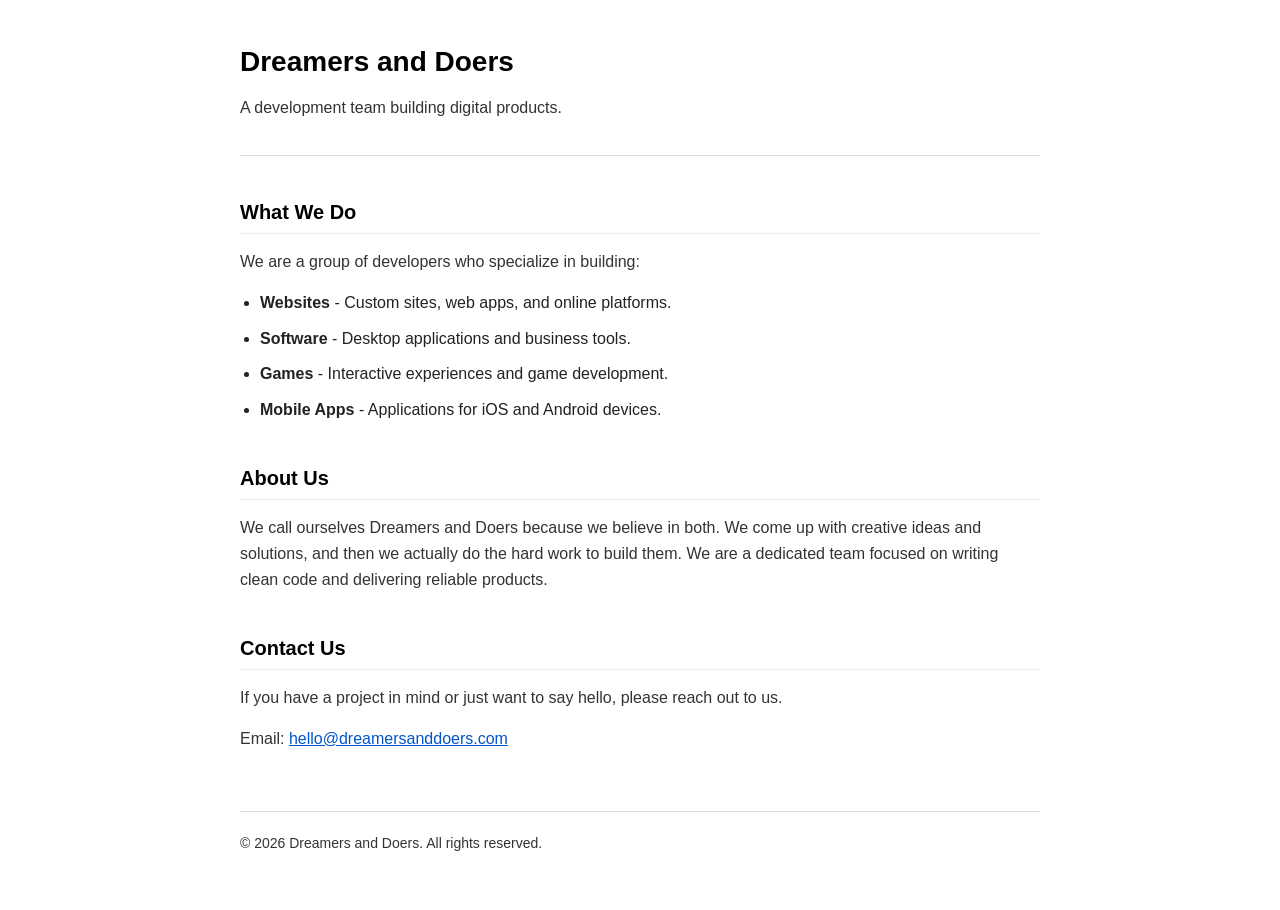
==== index.html @ 27cded49 "commit" ====
<!DOCTYPE html>
<html lang="en">
<head>
<meta charset="UTF-8">
<meta name="viewport" content="width=device-width, initial-scale=1.0">
<title>Dreamers and Doers</title>
<style>
  body {
    font-family: Arial, Helvetica, sans-serif;
    background-color: #ffffff;
    color: #222222;
    line-height: 1.6;
    margin: 0;
    padding: 0;
  }

  .container {
    max-width: 800px;
    margin: 0 auto;
    padding: 40px 20px;
  }

  header {
    border-bottom: 1px solid #dddddd;
    padding-bottom: 20px;
    margin-bottom: 40px;
  }

  h1 {
    font-size: 28px;
    margin: 0 0 10px 0;
    color: #000000;
  }

  h2 {
    font-size: 20px;
    margin-top: 40px;
    margin-bottom: 15px;
    color: #000000;
    border-bottom: 1px solid #eeeeee;
    padding-bottom: 5px;
  }

  p {
    margin: 0 0 15px 0;
    color: #333333;
  }

  ul {
    margin: 0 0 20px 20px;
    padding: 0;
  }

  li {
    margin-bottom: 10px;
  }

  a {
    color: #0055cc;
    text-decoration: underline;
  }

  a:hover {
    color: #003388;
  }

  footer {
    margin-top: 60px;
    padding-top: 20px;
    border-top: 1px solid #dddddd;
    font-size: 14px;
    color: #666666;
  }
</style>
</head>
<body>

<div class="container">

  <header>
    <h1>Dreamers and Doers</h1>
    <p>A development team building digital products.</p>
  </header>

  <main>
    <h2>What We Do</h2>
    <p>We are a group of developers who specialize in building:</p>
    <ul>
      <li><strong>Websites</strong> - Custom sites, web apps, and online platforms.</li>
      <li><strong>Software</strong> - Desktop applications and business tools.</li>
      <li><strong>Games</strong> - Interactive experiences and game development.</li>
      <li><strong>Mobile Apps</strong> - Applications for iOS and Android devices.</li>
    </ul>

    <h2>About Us</h2>
    <p>We call ourselves Dreamers and Doers because we believe in both. We come up with creative ideas and solutions, and then we actually do the hard work to build them. We are a dedicated team focused on writing clean code and delivering reliable products.</p>

    <h2>Contact Us</h2>
    <p>If you have a project in mind or just want to say hello, please reach out to us.</p>
    <p>Email: <a href="mailto:hello@dreamersanddoers.com">hello@dreamersanddoers.com</a></p>
  </main>

  <footer>
    <p>&copy; 2026 Dreamers and Doers. All rights reserved.</p>
  </footer>

</div>

</body>
</html>
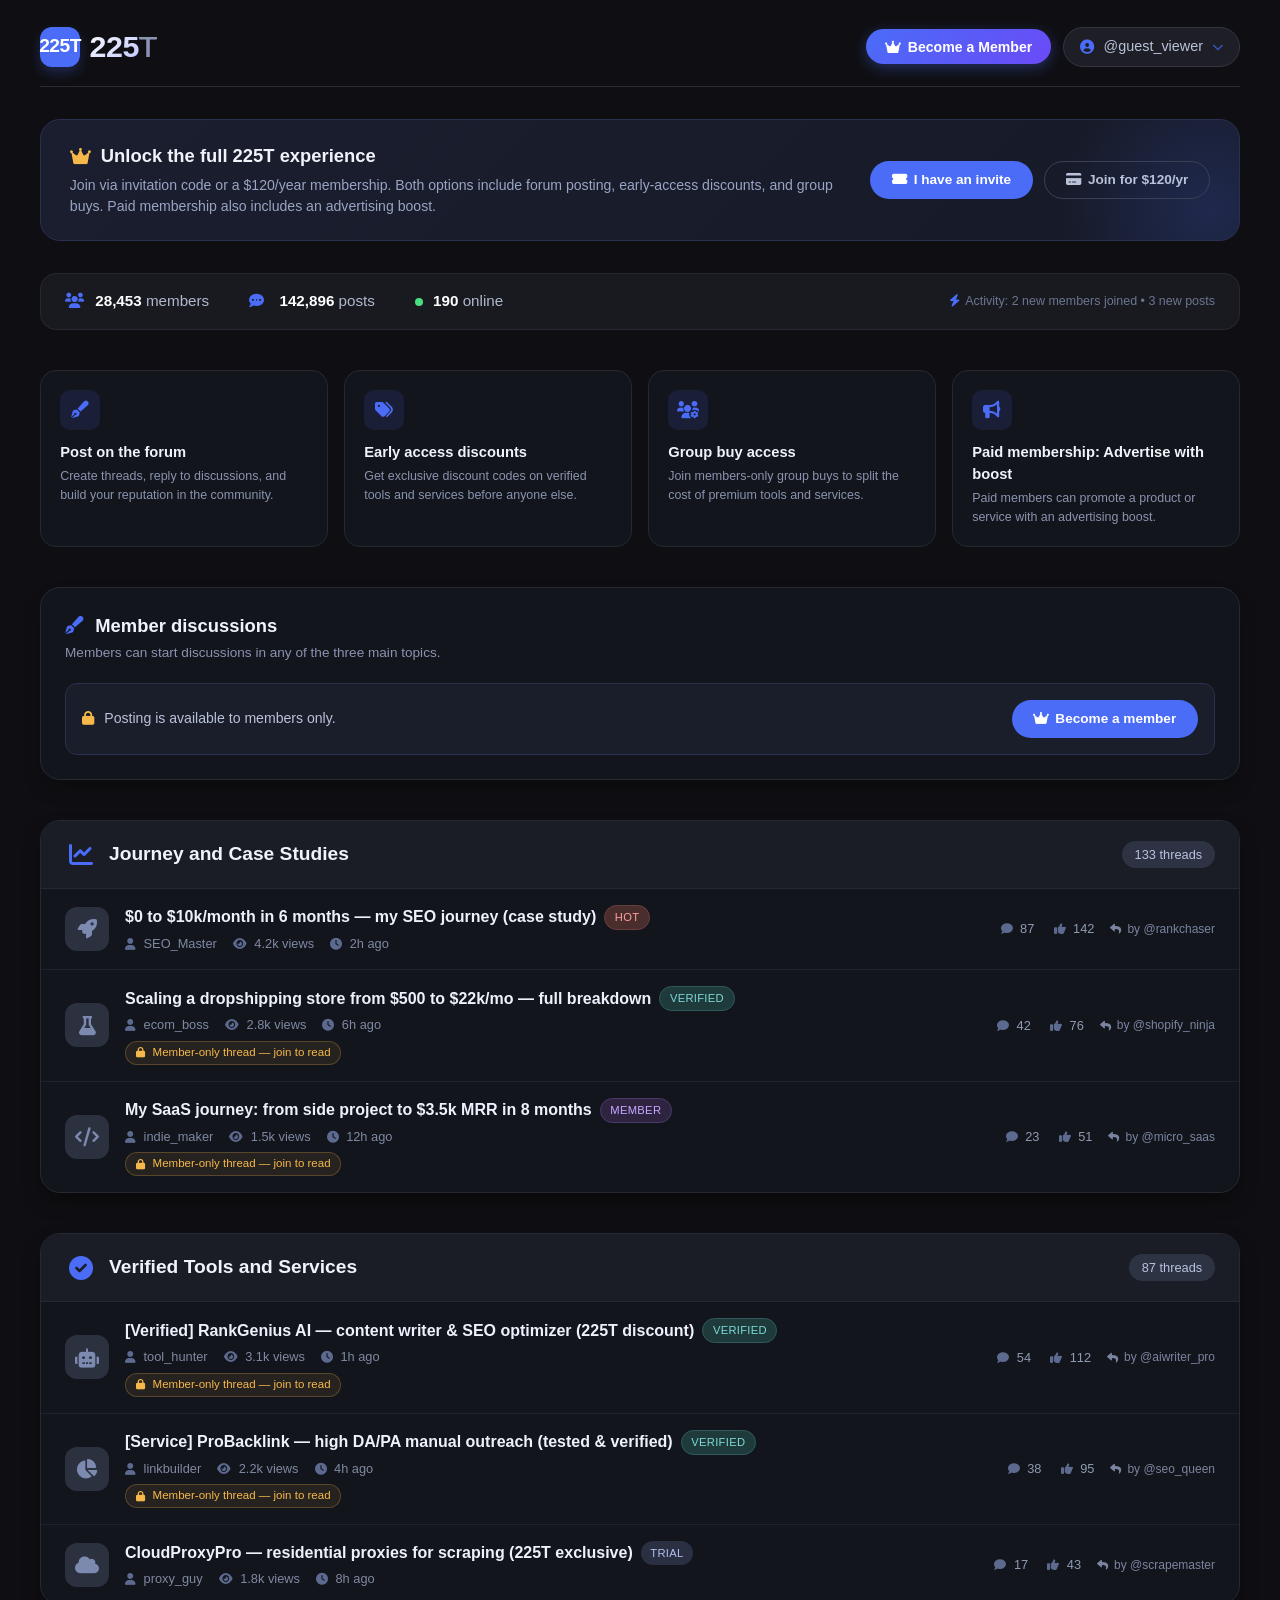
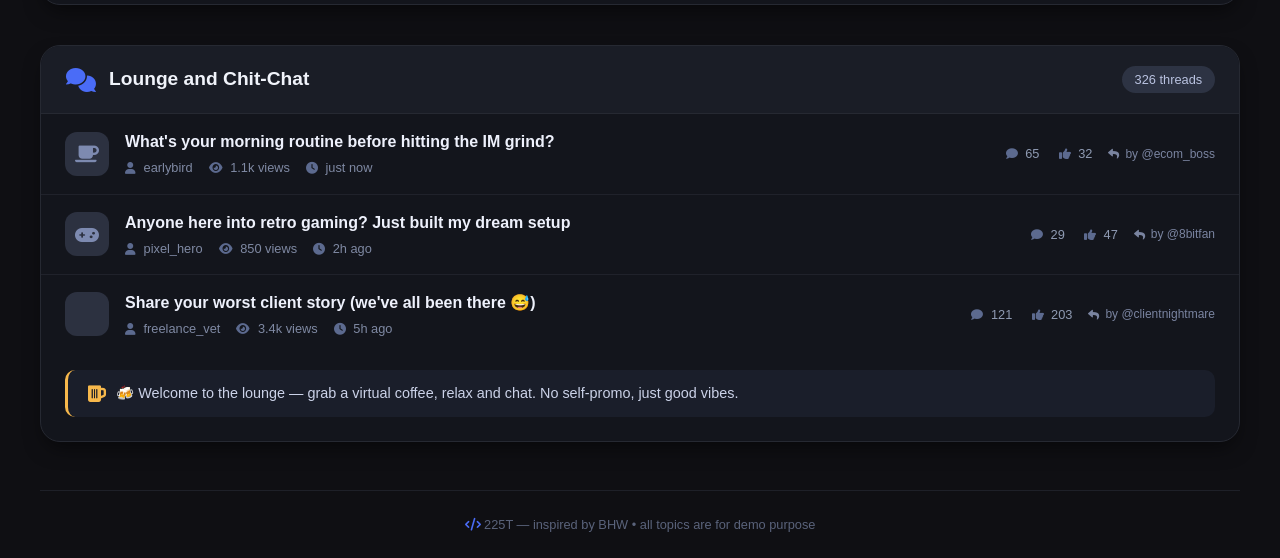
==== commit 788c7488: "Set the custom-domain homepage to open the forum" ====
--- a/index.html
+++ b/index.html
@@ -1,110 +1,14 @@
 <!DOCTYPE html>
 <html lang="en">
 <head>
-<meta charset="UTF-8">
-<meta name="viewport" content="width=device-width, initial-scale=1.0">
-<title>Dreamers and Doers</title>
-<style>
-  body {
-    font-family: Arial, Helvetica, sans-serif;
-    background-color: #ffffff;
-    color: #222222;
-    line-height: 1.6;
-    margin: 0;
-    padding: 0;
-  }
-
-  .container {
-    max-width: 800px;
-    margin: 0 auto;
-    padding: 40px 20px;
-  }
-
-  header {
-    border-bottom: 1px solid #dddddd;
-    padding-bottom: 20px;
-    margin-bottom: 40px;
-  }
-
-  h1 {
-    font-size: 28px;
-    margin: 0 0 10px 0;
-    color: #000000;
-  }
-
-  h2 {
-    font-size: 20px;
-    margin-top: 40px;
-    margin-bottom: 15px;
-    color: #000000;
-    border-bottom: 1px solid #eeeeee;
-    padding-bottom: 5px;
-  }
-
-  p {
-    margin: 0 0 15px 0;
-    color: #333333;
-  }
-
-  ul {
-    margin: 0 0 20px 20px;
-    padding: 0;
-  }
-
-  li {
-    margin-bottom: 10px;
-  }
-
-  a {
-    color: #0055cc;
-    text-decoration: underline;
-  }
-
-  a:hover {
-    color: #003388;
-  }
-
-  footer {
-    margin-top: 60px;
-    padding-top: 20px;
-    border-top: 1px solid #dddddd;
-    font-size: 14px;
-    color: #666666;
-  }
-</style>
+  <meta charset="UTF-8">
+  <meta name="viewport" content="width=device-width, initial-scale=1.0">
+  <meta http-equiv="refresh" content="0; url=/Forum/">
+  <link rel="canonical" href="/Forum/">
+  <title>225T Forum</title>
+  <script>window.location.replace('/Forum/');</script>
 </head>
 <body>
-
-<div class="container">
-
-  <header>
-    <h1>Dreamers and Doers</h1>
-    <p>A development team building digital products.</p>
-  </header>
-
-  <main>
-    <h2>What We Do</h2>
-    <p>We are a group of developers who specialize in building:</p>
-    <ul>
-      <li><strong>Websites</strong> - Custom sites, web apps, and online platforms.</li>
-      <li><strong>Software</strong> - Desktop applications and business tools.</li>
-      <li><strong>Games</strong> - Interactive experiences and game development.</li>
-      <li><strong>Mobile Apps</strong> - Applications for iOS and Android devices.</li>
-    </ul>
-
-    <h2>About Us</h2>
-    <p>We call ourselves Dreamers and Doers because we believe in both. We come up with creative ideas and solutions, and then we actually do the hard work to build them. We are a dedicated team focused on writing clean code and delivering reliable products.</p>
-
-    <h2>Contact Us</h2>
-    <p>If you have a project in mind or just want to say hello, please reach out to us.</p>
-    <p>Email: <a href="mailto:hello@dreamersanddoers.com">hello@dreamersanddoers.com</a></p>
-  </main>
-
-  <footer>
-    <p>&copy; 2026 Dreamers and Doers. All rights reserved.</p>
-  </footer>
-
-</div>
-
+  <p>Opening the <a href="/Forum/">225T forum</a>…</p>
 </body>
-</html>+</html>
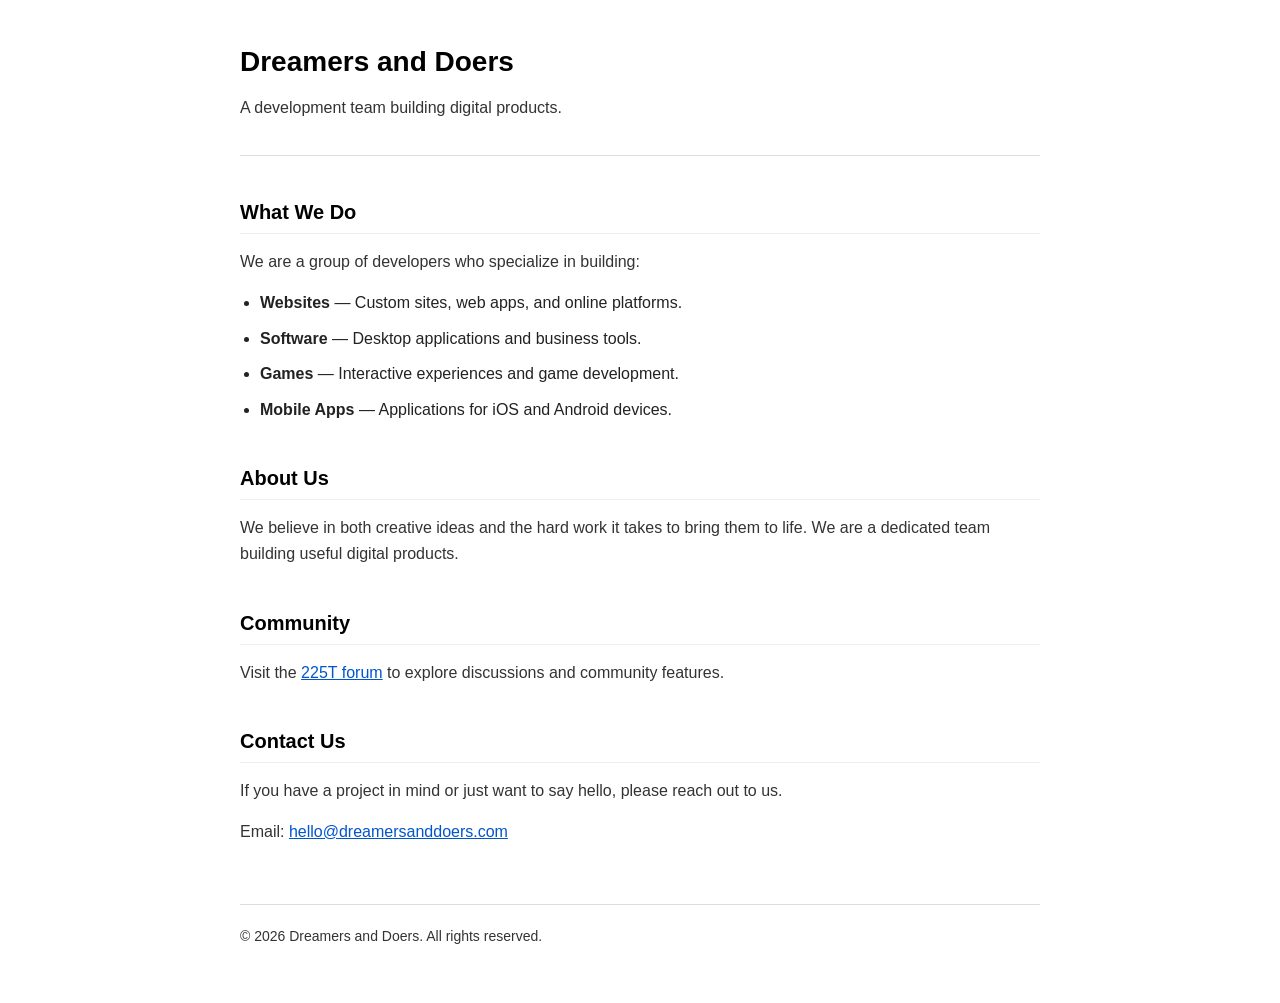
==== commit 433e00d3: "Remove root redirect and restore the Dreamers and Doers homepage" ====
--- a/index.html
+++ b/index.html
@@ -3,12 +3,45 @@
 <head>
   <meta charset="UTF-8">
   <meta name="viewport" content="width=device-width, initial-scale=1.0">
-  <meta http-equiv="refresh" content="0; url=/Forum/">
-  <link rel="canonical" href="/Forum/">
-  <title>225T Forum</title>
-  <script>window.location.replace('/Forum/');</script>
+  <title>Dreamers and Doers</title>
+  <style>
+    body { font-family: Arial, Helvetica, sans-serif; background: #fff; color: #222; line-height: 1.6; margin: 0; }
+    .container { max-width: 800px; margin: 0 auto; padding: 40px 20px; }
+    header { border-bottom: 1px solid #ddd; padding-bottom: 20px; margin-bottom: 40px; }
+    h1 { font-size: 28px; margin: 0 0 10px; color: #000; }
+    h2 { font-size: 20px; margin: 40px 0 15px; color: #000; border-bottom: 1px solid #eee; padding-bottom: 5px; }
+    p { margin: 0 0 15px; color: #333; }
+    ul { margin: 0 0 20px 20px; padding: 0; }
+    li { margin-bottom: 10px; }
+    a { color: #05c; text-decoration: underline; }
+    a:hover { color: #038; }
+    footer { margin-top: 60px; padding-top: 20px; border-top: 1px solid #ddd; font-size: 14px; color: #666; }
+  </style>
 </head>
 <body>
-  <p>Opening the <a href="/Forum/">225T forum</a>…</p>
+  <div class="container">
+    <header>
+      <h1>Dreamers and Doers</h1>
+      <p>A development team building digital products.</p>
+    </header>
+    <main>
+      <h2>What We Do</h2>
+      <p>We are a group of developers who specialize in building:</p>
+      <ul>
+        <li><strong>Websites</strong> — Custom sites, web apps, and online platforms.</li>
+        <li><strong>Software</strong> — Desktop applications and business tools.</li>
+        <li><strong>Games</strong> — Interactive experiences and game development.</li>
+        <li><strong>Mobile Apps</strong> — Applications for iOS and Android devices.</li>
+      </ul>
+      <h2>About Us</h2>
+      <p>We believe in both creative ideas and the hard work it takes to bring them to life. We are a dedicated team building useful digital products.</p>
+      <h2>Community</h2>
+      <p>Visit the <a href="/forum/">225T forum</a> to explore discussions and community features.</p>
+      <h2>Contact Us</h2>
+      <p>If you have a project in mind or just want to say hello, please reach out to us.</p>
+      <p>Email: <a href="mailto:hello@dreamersanddoers.com">hello@dreamersanddoers.com</a></p>
+    </main>
+    <footer><p>&copy; 2026 Dreamers and Doers. All rights reserved.</p></footer>
+  </div>
 </body>
 </html>
